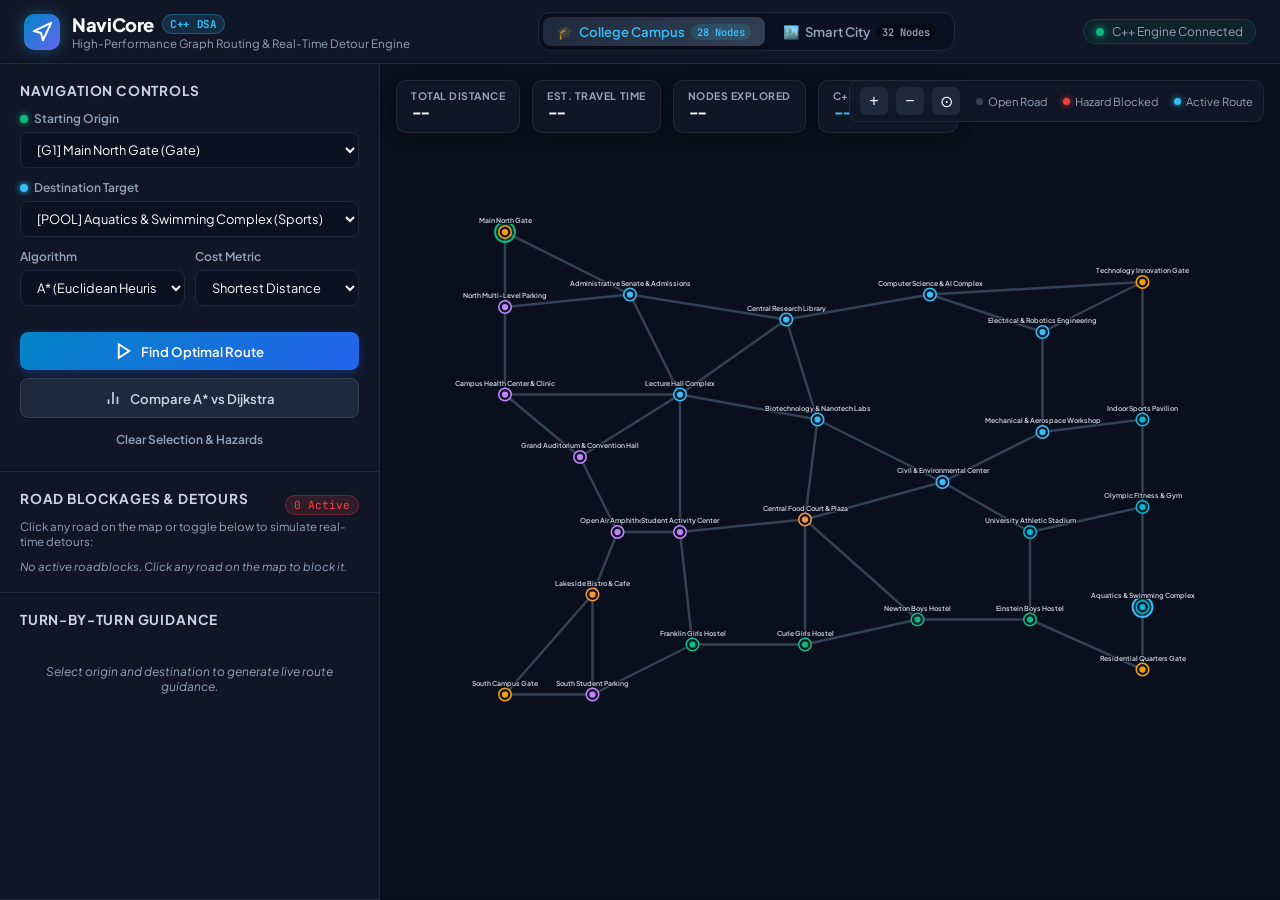
==== docs/index.html @ 94442a7c "Initial commit: NaviCore C++ Navigation Engine with Dual Campus & Smart City Maps, Interactive Web F" ====
<!DOCTYPE html>
<html lang="en">
<head>
  <meta charset="UTF-8">
  <meta name="viewport" content="width=device-width, initial-scale=1.0">
  <title>Smart Navigation System - Dual Campus & City Engine</title>
  <link rel="stylesheet" href="style.css">
  <link rel="preconnect" href="https://fonts.googleapis.com">
  <link rel="preconnect" href="https://fonts.gstatic.com" crossorigin>
  <link href="https://fonts.googleapis.com/css2?family=Plus+Jakarta+Sans:wght@400;500;600;700;800&family=JetBrains+Mono:wght@400;600;700&display=swap" rel="stylesheet">
</head>
<body>
  <div class="app-layout">
    <!-- TOP NAVIGATION BAR -->
    <header class="app-header">
      <div class="brand">
        <div class="brand-icon">
          <svg viewBox="0 0 24 24" width="22" height="22" fill="none" stroke="currentColor" stroke-width="2.2" stroke-linecap="round" stroke-linejoin="round">
            <polygon points="3 11 22 2 13 21 11 13 3 11"></polygon>
          </svg>
        </div>
        <div>
          <h1 class="brand-title">NaviCore <span class="brand-badge">C++ DSA</span></h1>
          <p class="brand-subtitle">High-Performance Graph Routing & Real-Time Detour Engine</p>
        </div>
      </div>

      <!-- MAP SWITCHER TOGGLE -->
      <div class="map-switcher">
        <button id="btnMapCampus" class="switch-btn active" onclick="switchMap('campus')">
          <span class="icon">🎓</span> College Campus
          <span class="count-pill" id="campusPill">28 Nodes</span>
        </button>
        <button id="btnMapCity" class="switch-btn" onclick="switchMap('city')">
          <span class="icon">🏙️</span> Smart City
          <span class="count-pill" id="cityPill">32 Nodes</span>
        </button>
      </div>

      <!-- ENGINE STATUS -->
      <div class="engine-status">
        <span class="status-dot"></span>
        <span id="engineStatusLabel">C++ Engine Connected</span>
      </div>
    </header>

    <!-- MAIN WORKSPACE -->
    <main class="main-content">
      <!-- SIDEBAR CONTROLS -->
      <aside class="sidebar">
        <div class="panel-section">
          <h2 class="section-title">Navigation Controls</h2>
          
          <!-- ORIGIN -->
          <div class="input-group">
            <label for="selectStart"><span class="label-dot origin-dot"></span> Starting Origin</label>
            <div class="select-wrapper">
              <select id="selectStart"></select>
            </div>
          </div>

          <!-- DESTINATION -->
          <div class="input-group">
            <label for="selectTarget"><span class="label-dot target-dot"></span> Destination Target</label>
            <div class="select-wrapper">
              <select id="selectTarget"></select>
            </div>
          </div>

          <!-- ALGORITHM & METRIC -->
          <div class="grid-2">
            <div class="input-group">
              <label for="selectAlgo">Algorithm</label>
              <select id="selectAlgo">
                <option value="astar" selected>A* (Euclidean Heuristic)</option>
                <option value="dijkstra">Dijkstra (Uniform Cost)</option>
              </select>
            </div>
            <div class="input-group">
              <label for="selectMetric">Cost Metric</label>
              <select id="selectMetric">
                <option value="distance" selected>Shortest Distance</option>
                <option value="time">Fastest Time (Traffic)</option>
              </select>
            </div>
          </div>

          <!-- ACTION BUTTONS -->
          <div class="action-buttons">
            <button id="btnFindRoute" class="btn btn-primary" onclick="calculateRoute()">
              <svg width="18" height="18" viewBox="0 0 24 24" fill="none" stroke="currentColor" stroke-width="2.5"><polygon points="5 3 19 12 5 21 5 3"></polygon></svg>
              Find Optimal Route
            </button>
            <button id="btnCompare" class="btn btn-secondary" onclick="runBenchmark()">
              <svg width="18" height="18" viewBox="0 0 24 24" fill="none" stroke="currentColor" stroke-width="2.2"><path d="M18 20V10M12 20V4M6 20v-6"></path></svg>
              Compare A* vs Dijkstra
            </button>
            <button id="btnClear" class="btn btn-ghost" onclick="clearRoute()">
              Clear Selection & Hazards
            </button>
          </div>
        </div>

        <!-- HAZARDS & ROAD CLOSURES -->
        <div class="panel-section">
          <div class="section-header-row">
            <h2 class="section-title">Road Blockages & Detours</h2>
            <span class="hazard-count" id="hazardCountBadge">0 Active</span>
          </div>
          <p class="section-hint">Click any road on the map or toggle below to simulate real-time detours:</p>
          <div class="hazard-list" id="hazardListContainer">
            <!-- Dynamically populated -->
          </div>
        </div>

        <!-- TURN-BY-TURN INSTRUCTIONS -->
        <div class="panel-section guidance-section">
          <h2 class="section-title">Turn-by-Turn Guidance</h2>
          <div class="directions-container" id="directionsList">
            <div class="empty-state">Select origin and destination to generate live route guidance.</div>
          </div>
        </div>
      </aside>

      <!-- MAP VIEWPORT AND HUD -->
      <section class="map-container">
        <!-- BENCHMARK HUD OVERLAY -->
        <div class="hud-overlay">
          <div class="hud-card">
            <span class="hud-label">Total Distance</span>
            <span class="hud-value" id="hudDistance">--</span>
          </div>
          <div class="hud-card">
            <span class="hud-label">Est. Travel Time</span>
            <span class="hud-value" id="hudTime">--</span>
          </div>
          <div class="hud-card">
            <span class="hud-label">Nodes Explored</span>
            <span class="hud-value" id="hudNodes">--</span>
          </div>
          <div class="hud-card">
            <span class="hud-label">C++ Compute Time</span>
            <span class="hud-value highlight" id="hudLatency">--</span>
          </div>
        </div>

        <!-- MAP CANVAS CONTROLS -->
        <div class="map-toolbar">
          <button class="tool-btn" onclick="zoomIn()" title="Zoom In">+</button>
          <button class="tool-btn" onclick="zoomOut()" title="Zoom Out">−</button>
          <button class="tool-btn" onclick="resetZoom()" title="Reset View">⊙</button>
          <span class="map-legend-pill"><span class="legend-dot open-dot"></span> Open Road</span>
          <span class="map-legend-pill"><span class="legend-dot blocked-dot"></span> Hazard Blocked</span>
          <span class="map-legend-pill"><span class="legend-dot route-dot"></span> Active Route</span>
        </div>

        <!-- SVG INTERACTIVE CANVAS -->
        <div class="svg-viewport" id="svgViewport">
          <svg id="mapSvg" viewBox="0 0 1440 960" preserveAspectRatio="xMidYMid meet">
            <defs>
              <!-- Animated linear gradient for active route -->
              <linearGradient id="routeGradient" x1="0%" y1="0%" x2="100%" y2="100%">
                <stop offset="0%" stop-color="#38bdf8" />
                <stop offset="50%" stop-color="#818cf8" />
                <stop offset="100%" stop-color="#c084fc" />
              </linearGradient>

              <!-- Glow filter -->
              <filter id="glow" x="-30%" y="-30%" width="160%" height="160%">
                <feGaussianBlur stdDeviation="6" result="blur" />
                <feMerge>
                  <feMergeNode in="blur" />
                  <feMergeNode in="SourceGraphic" />
                </feMerge>
              </filter>
            </defs>

            <!-- Map background grid -->
            <rect width="100%" height="100%" fill="#0a0f1d" />
            <g id="gridLayer" opacity="0.15"></g>

            <!-- Edges Layer -->
            <g id="edgesLayer"></g>

            <!-- Active Route Layer -->
            <g id="routeLayer"></g>

            <!-- Nodes Layer -->
            <g id="nodesLayer"></g>
          </svg>
        </div>

        <!-- BOTTOM BENCHMARK COMPARISON DRAWER -->
        <div class="comparison-drawer" id="comparisonDrawer">
          <div class="drawer-header">
            <h3>Algorithm Benchmark: A* vs Dijkstra</h3>
            <button class="close-drawer-btn" onclick="closeBenchmarkDrawer()">×</button>
          </div>
          <div class="drawer-content" id="benchmarkTable">
            <!-- Dynamic comparison cards -->
          </div>
        </div>
      </section>
    </main>
  </div>

  <script src="app.js"></script>
</body>
</html>
---- docs/style.css ----
:root {
  --bg-dark: #0a0f1d;
  --bg-card: #111827;
  --bg-card-hover: #1e293b;
  --border-color: #1f293d;
  --border-focus: #38bdf8;
  --text-main: #f8fafc;
  --text-muted: #94a3b8;
  --accent-cyan: #38bdf8;
  --accent-purple: #818cf8;
  --accent-magenta: #c084fc;
  --accent-green: #10b981;
  --accent-amber: #f59e0b;
  --accent-red: #ef4444;
  --road-open: #334155;
  --road-hover: #475569;
  --road-blocked: #ef4444;
  --font-sans: 'Plus Jakarta Sans', -apple-system, BlinkMacSystemFont, 'Segoe UI', Roboto, sans-serif;
  --font-mono: 'JetBrains Mono', monospace;
}

* {
  margin: 0;
  padding: 0;
  box-sizing: border-box;
}

body {
  font-family: var(--font-sans);
  background-color: var(--bg-dark);
  color: var(--text-main);
  overflow: hidden;
  height: 100vh;
  width: 100vw;
}

.app-layout {
  display: flex;
  flex-direction: column;
  height: 100vh;
  width: 100vw;
}

/* HEADER */
.app-header {
  height: 64px;
  background-color: rgba(17, 24, 39, 0.95);
  backdrop-filter: blur(12px);
  border-bottom: 1px solid var(--border-color);
  display: flex;
  align-items: center;
  justify-content: space-between;
  padding: 0 24px;
  z-index: 50;
}

.brand {
  display: flex;
  align-items: center;
  gap: 12px;
}

.brand-icon {
  width: 36px;
  height: 36px;
  background: linear-gradient(135deg, #0284c7, #6366f1);
  border-radius: 10px;
  display: flex;
  align-items: center;
  justify-content: center;
  color: white;
  box-shadow: 0 0 16px rgba(56, 189, 248, 0.35);
}

.brand-title {
  font-size: 1.15rem;
  font-weight: 800;
  letter-spacing: -0.02em;
  display: flex;
  align-items: center;
  gap: 8px;
}

.brand-badge {
  font-size: 0.68rem;
  padding: 2px 7px;
  background: rgba(56, 189, 248, 0.15);
  color: var(--accent-cyan);
  border: 1px solid rgba(56, 189, 248, 0.3);
  border-radius: 9999px;
  font-family: var(--font-mono);
  font-weight: 700;
}

.brand-subtitle {
  font-size: 0.72rem;
  color: var(--text-muted);
}

/* MAP SWITCHER */
.map-switcher {
  display: flex;
  background-color: #0b1120;
  padding: 4px;
  border-radius: 12px;
  border: 1px solid var(--border-color);
  gap: 4px;
}

.switch-btn {
  background: transparent;
  border: none;
  color: var(--text-muted);
  font-family: var(--font-sans);
  font-size: 0.82rem;
  font-weight: 600;
  padding: 6px 14px;
  border-radius: 8px;
  cursor: pointer;
  display: flex;
  align-items: center;
  gap: 6px;
  transition: all 0.2s ease;
}

.switch-btn:hover {
  color: var(--text-main);
  background: rgba(255, 255, 255, 0.04);
}

.switch-btn.active {
  background: linear-gradient(135deg, #1e293b, #334155);
  color: #38bdf8;
  box-shadow: 0 2px 8px rgba(0, 0, 0, 0.4);
}

.count-pill {
  font-size: 0.65rem;
  padding: 1px 6px;
  background: rgba(0, 0, 0, 0.35);
  border-radius: 999px;
  font-family: var(--font-mono);
  color: #94a3b8;
}

.switch-btn.active .count-pill {
  color: #38bdf8;
  background: rgba(56, 189, 248, 0.15);
}

/* STATUS */
.engine-status {
  display: flex;
  align-items: center;
  gap: 8px;
  font-size: 0.75rem;
  color: var(--text-muted);
  background: rgba(16, 185, 129, 0.08);
  border: 1px solid rgba(16, 185, 129, 0.2);
  padding: 4px 12px;
  border-radius: 999px;
}

.status-dot {
  width: 8px;
  height: 8px;
  background-color: var(--accent-green);
  border-radius: 50%;
  box-shadow: 0 0 8px var(--accent-green);
}

/* MAIN BODY */
.main-content {
  display: flex;
  flex: 1;
  height: calc(100vh - 64px);
  overflow: hidden;
  position: relative;
}

/* SIDEBAR */
.sidebar {
  width: 380px;
  background-color: rgba(17, 24, 39, 0.9);
  border-right: 1px solid var(--border-color);
  display: flex;
  flex-direction: column;
  overflow-y: auto;
  z-index: 20;
}

.panel-section {
  padding: 18px 20px;
  border-bottom: 1px solid var(--border-color);
}

.section-title {
  font-size: 0.85rem;
  font-weight: 700;
  text-transform: uppercase;
  letter-spacing: 0.06em;
  color: #cbd5e1;
  margin-bottom: 12px;
}

.section-header-row {
  display: flex;
  align-items: center;
  justify-content: space-between;
}

.hazard-count {
  font-size: 0.7rem;
  font-family: var(--font-mono);
  padding: 2px 8px;
  border-radius: 999px;
  background: rgba(239, 68, 68, 0.15);
  color: #ef4444;
  border: 1px solid rgba(239, 68, 68, 0.3);
}

.section-hint {
  font-size: 0.72rem;
  color: var(--text-muted);
  margin-bottom: 10px;
}

.input-group {
  margin-bottom: 12px;
}

.input-group label {
  display: flex;
  align-items: center;
  gap: 6px;
  font-size: 0.75rem;
  font-weight: 600;
  color: var(--text-muted);
  margin-bottom: 6px;
}

.label-dot {
  width: 8px;
  height: 8px;
  border-radius: 50%;
  display: inline-block;
}

.origin-dot { background-color: var(--accent-green); box-shadow: 0 0 6px var(--accent-green); }
.target-dot { background-color: var(--accent-cyan); box-shadow: 0 0 6px var(--accent-cyan); }

select {
  width: 100%;
  background-color: #0b1120;
  border: 1px solid var(--border-color);
  color: var(--text-main);
  padding: 8px 12px;
  border-radius: 8px;
  font-size: 0.8rem;
  font-family: var(--font-sans);
  outline: none;
  transition: all 0.2s;
  cursor: pointer;
}

select:focus {
  border-color: var(--border-focus);
  box-shadow: 0 0 0 2px rgba(56, 189, 248, 0.2);
}

.grid-2 {
  display: grid;
  grid-template-columns: 1fr 1fr;
  gap: 10px;
}

/* BUTTONS */
.action-buttons {
  display: flex;
  flex-direction: column;
  gap: 8px;
  margin-top: 14px;
}

.btn {
  display: flex;
  align-items: center;
  justify-content: center;
  gap: 8px;
  padding: 10px 14px;
  border-radius: 8px;
  font-size: 0.82rem;
  font-weight: 600;
  border: none;
  cursor: pointer;
  transition: all 0.2s ease;
  font-family: var(--font-sans);
}

.btn-primary {
  background: linear-gradient(135deg, #0284c7, #2563eb);
  color: white;
  box-shadow: 0 4px 12px rgba(37, 99, 235, 0.3);
}

.btn-primary:hover {
  background: linear-gradient(135deg, #0369a1, #1d4ed8);
  box-shadow: 0 4px 16px rgba(37, 99, 235, 0.45);
  transform: translateY(-1px);
}

.btn-secondary {
  background: #1e293b;
  color: #cbd5e1;
  border: 1px solid #334155;
}

.btn-secondary:hover {
  background: #334155;
  color: white;
}

.btn-ghost {
  background: transparent;
  color: var(--text-muted);
  font-size: 0.75rem;
  padding: 6px;
}

.btn-ghost:hover {
  color: #ef4444;
}

/* HAZARD LIST */
.hazard-list {
  display: flex;
  flex-direction: column;
  gap: 6px;
  max-height: 140px;
  overflow-y: auto;
}

.hazard-item {
  display: flex;
  align-items: center;
  justify-content: space-between;
  background: #0b1120;
  border: 1px solid var(--border-color);
  padding: 6px 10px;
  border-radius: 6px;
  font-size: 0.72rem;
}

.hazard-item.active {
  border-color: rgba(239, 68, 68, 0.4);
  background: rgba(239, 68, 68, 0.08);
}

.hazard-btn {
  background: none;
  border: none;
  cursor: pointer;
  color: #ef4444;
  font-weight: 700;
  font-size: 0.8rem;
}

/* DIRECTIONS */
.guidance-section {
  flex: 1;
  display: flex;
  flex-direction: column;
}

.directions-container {
  flex: 1;
  overflow-y: auto;
  display: flex;
  flex-direction: column;
  gap: 8px;
  max-height: 280px;
}

.empty-state {
  color: var(--text-muted);
  font-size: 0.75rem;
  font-style: italic;
  text-align: center;
  padding: 24px 12px;
}

.direction-step {
  display: flex;
  gap: 10px;
  background: #0b1120;
  border: 1px solid var(--border-color);
  padding: 8px 10px;
  border-radius: 6px;
  font-size: 0.75rem;
  align-items: flex-start;
}

.step-badge {
  font-size: 0.7rem;
  font-family: var(--font-mono);
  font-weight: 700;
  background: #1e293b;
  color: var(--accent-cyan);
  padding: 2px 6px;
  border-radius: 4px;
}

.step-info {
  flex: 1;
}

.step-action {
  font-weight: 700;
  color: #f1f5f9;
  display: block;
  margin-bottom: 2px;
}

.step-desc {
  color: var(--text-muted);
  font-size: 0.7rem;
}

/* MAP VIEWPORT */
.map-container {
  flex: 1;
  position: relative;
  background-color: var(--bg-dark);
  display: flex;
  flex-direction: column;
  overflow: hidden;
}

/* HUD OVERLAY */
.hud-overlay {
  position: absolute;
  top: 16px;
  left: 16px;
  display: flex;
  gap: 12px;
  z-index: 10;
}

.hud-card {
  background: rgba(17, 24, 39, 0.85);
  backdrop-filter: blur(8px);
  border: 1px solid rgba(255, 255, 255, 0.08);
  padding: 8px 14px;
  border-radius: 10px;
  box-shadow: 0 4px 16px rgba(0, 0, 0, 0.3);
  display: flex;
  flex-direction: column;
}

.hud-label {
  font-size: 0.65rem;
  text-transform: uppercase;
  font-weight: 700;
  color: var(--text-muted);
  letter-spacing: 0.05em;
}

.hud-value {
  font-size: 1.05rem;
  font-family: var(--font-mono);
  font-weight: 700;
  color: #f8fafc;
}

.hud-value.highlight {
  color: #38bdf8;
}

/* MAP TOOLBAR */
.map-toolbar {
  position: absolute;
  top: 16px;
  right: 16px;
  display: flex;
  align-items: center;
  gap: 8px;
  background: rgba(17, 24, 39, 0.85);
  backdrop-filter: blur(8px);
  border: 1px solid rgba(255, 255, 255, 0.08);
  padding: 6px 10px;
  border-radius: 10px;
  z-index: 10;
}

.tool-btn {
  background: #1e293b;
  border: 1px solid var(--border-color);
  color: var(--text-main);
  width: 28px;
  height: 28px;
  border-radius: 6px;
  cursor: pointer;
  font-size: 1rem;
  display: flex;
  align-items: center;
  justify-content: center;
  transition: all 0.15s;
}

.tool-btn:hover {
  background: #334155;
  color: #38bdf8;
}

.map-legend-pill {
  font-size: 0.7rem;
  color: var(--text-muted);
  display: flex;
  align-items: center;
  gap: 5px;
  margin-left: 8px;
}

.legend-dot {
  width: 7px;
  height: 7px;
  border-radius: 50%;
}

.open-dot { background-color: var(--road-open); }
.blocked-dot { background-color: var(--accent-red); box-shadow: 0 0 6px var(--accent-red); }
.route-dot { background-color: var(--accent-cyan); box-shadow: 0 0 6px var(--accent-cyan); }

/* SVG VIEWPORT */
.svg-viewport {
  flex: 1;
  width: 100%;
  height: 100%;
  cursor: grab;
  position: relative;
  overflow: hidden;
}

.svg-viewport:active {
  cursor: grabbing;
}

#mapSvg {
  width: 100%;
  height: 100%;
  display: block;
}

/* SVG STYLES */
.map-edge {
  stroke: var(--road-open);
  stroke-width: 4px;
  stroke-linecap: round;
  cursor: pointer;
  transition: stroke 0.2s, stroke-width 0.2s;
}

.map-edge:hover {
  stroke: var(--road-hover);
  stroke-width: 7px;
}

.map-edge.blocked {
  stroke: var(--road-blocked);
  stroke-width: 6px;
  stroke-dasharray: 6 4;
}

.route-path-bg {
  stroke: rgba(56, 189, 248, 0.25);
  stroke-width: 12px;
  stroke-linecap: round;
  stroke-linejoin: round;
  fill: none;
}

.route-path-main {
  stroke: url(#routeGradient);
  stroke-width: 5px;
  stroke-linecap: round;
  stroke-linejoin: round;
  fill: none;
  stroke-dasharray: 12 6;
  animation: dashPulse 1.5s linear infinite;
  filter: drop-shadow(0 0 8px rgba(56, 189, 248, 0.7));
}

@keyframes dashPulse {
  to {
    stroke-dashoffset: -36;
  }
}

.node-group {
  cursor: pointer;
  transition: transform 0.2s ease;
}

.node-group:hover circle.node-core {
  transform: scale(1.2);
  filter: drop-shadow(0 0 8px currentColor);
}

.node-label {
  font-family: var(--font-sans);
  font-size: 11px;
  font-weight: 600;
  fill: #cbd5e1;
  text-anchor: middle;
  pointer-events: none;
  paint-order: stroke;
  stroke: #0a0f1d;
  stroke-width: 3px;
  stroke-linecap: round;
  stroke-linejoin: round;
}

.node-group.is-start circle.node-halo {
  stroke: var(--accent-green);
  stroke-width: 3px;
  fill: rgba(16, 185, 129, 0.2);
  animation: pulseGreen 1.5s infinite;
}

.node-group.is-target circle.node-halo {
  stroke: var(--accent-cyan);
  stroke-width: 3px;
  fill: rgba(56, 189, 248, 0.2);
  animation: pulseCyan 1.5s infinite;
}

@keyframes pulseGreen {
  0% { r: 16; opacity: 0.8; }
  50% { r: 24; opacity: 0.3; }
  100% { r: 16; opacity: 0.8; }
}

@keyframes pulseCyan {
  0% { r: 16; opacity: 0.8; }
  50% { r: 24; opacity: 0.3; }
  100% { r: 16; opacity: 0.8; }
}

/* BENCHMARK DRAWER */
.comparison-drawer {
  position: absolute;
  bottom: -320px;
  left: 0;
  right: 0;
  height: 280px;
  background: rgba(17, 24, 39, 0.95);
  backdrop-filter: blur(12px);
  border-top: 1px solid var(--border-color);
  padding: 16px 24px;
  transition: bottom 0.3s cubic-bezier(0.16, 1, 0.3, 1);
  z-index: 40;
  box-shadow: 0 -8px 24px rgba(0, 0, 0, 0.5);
}

.comparison-drawer.open {
  bottom: 0;
}

.drawer-header {
  display: flex;
  align-items: center;
  justify-content: space-between;
  margin-bottom: 14px;
}

.close-drawer-btn {
  background: none;
  border: none;
  color: var(--text-muted);
  font-size: 1.5rem;
  cursor: pointer;
}

.drawer-content {
  display: grid;
  grid-template-columns: repeat(3, 1fr);
  gap: 16px;
}

.bench-card {
  background: #0b1120;
  border: 1px solid var(--border-color);
  border-radius: 8px;
  padding: 14px;
}

.bench-card-title {
  font-size: 0.85rem;
  font-weight: 700;
  margin-bottom: 8px;
  display: flex;
  align-items: center;
  gap: 6px;
}

.bench-row {
  display: flex;
  justify-content: space-between;
  font-size: 0.75rem;
  padding: 4px 0;
  border-bottom: 1px solid #1f293d;
}

.bench-row span:last-child {
  font-family: var(--font-mono);
  font-weight: 600;
  color: var(--accent-cyan);
}
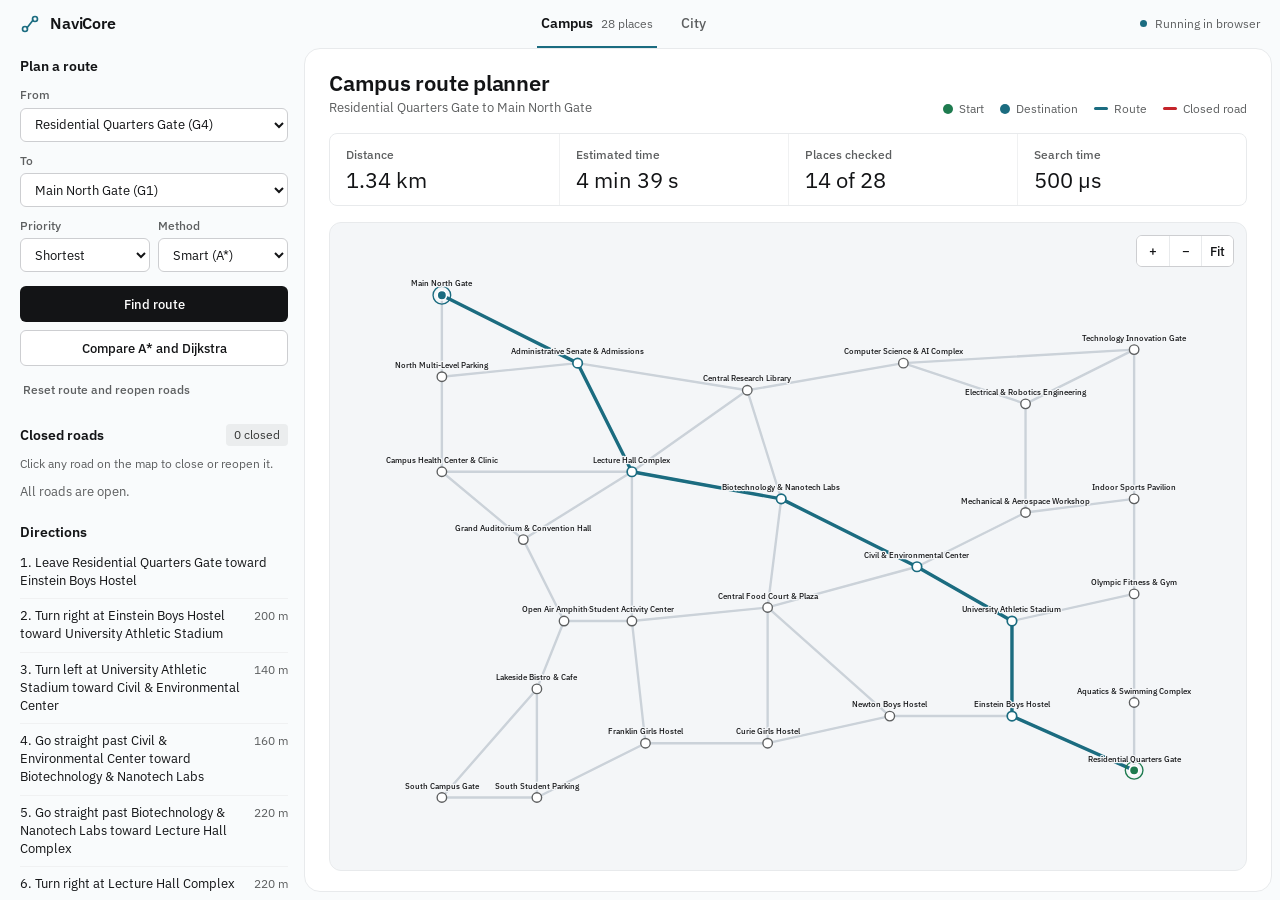
==== commit fbf888e5: "Redesign UI, remove hardcoding, and use plain-English copy" ====
--- a/docs/index.html
+++ b/docs/index.html
@@ -3,205 +3,181 @@
 <head>
   <meta charset="UTF-8">
   <meta name="viewport" content="width=device-width, initial-scale=1.0">
-  <title>Smart Navigation System - Dual Campus & City Engine</title>
-  <link rel="stylesheet" href="style.css">
+  <title>NaviCore - Route Planner</title>
   <link rel="preconnect" href="https://fonts.googleapis.com">
   <link rel="preconnect" href="https://fonts.gstatic.com" crossorigin>
-  <link href="https://fonts.googleapis.com/css2?family=Plus+Jakarta+Sans:wght@400;500;600;700;800&family=JetBrains+Mono:wght@400;600;700&display=swap" rel="stylesheet">
+  <link href="https://fonts.googleapis.com/css2?family=IBM+Plex+Sans:wght@400;500;600&display=swap" rel="stylesheet">
+  <link rel="stylesheet" href="style.css">
 </head>
 <body>
-  <div class="app-layout">
-    <!-- TOP NAVIGATION BAR -->
-    <header class="app-header">
+  <div class="app-shell">
+    <!-- Top bar (shares the tinted L-frame with the sidebar, no dividing border) -->
+    <header class="topbar">
       <div class="brand">
-        <div class="brand-icon">
-          <svg viewBox="0 0 24 24" width="22" height="22" fill="none" stroke="currentColor" stroke-width="2.2" stroke-linecap="round" stroke-linejoin="round">
-            <polygon points="3 11 22 2 13 21 11 13 3 11"></polygon>
+        <button id="menuToggle" class="menu-toggle" type="button" aria-label="Toggle route controls" aria-expanded="false">
+          <svg width="18" height="18" viewBox="0 0 24 24" fill="none" stroke="currentColor" stroke-width="1.8" stroke-linecap="round">
+            <line x1="3" y1="6" x2="21" y2="6"></line>
+            <line x1="3" y1="12" x2="21" y2="12"></line>
+            <line x1="3" y1="18" x2="21" y2="18"></line>
           </svg>
-        </div>
-        <div>
-          <h1 class="brand-title">NaviCore <span class="brand-badge">C++ DSA</span></h1>
-          <p class="brand-subtitle">High-Performance Graph Routing & Real-Time Detour Engine</p>
-        </div>
+        </button>
+        <svg class="brand-mark" width="20" height="20" viewBox="0 0 24 24" fill="none" stroke="currentColor" stroke-width="2" stroke-linecap="round" stroke-linejoin="round" aria-hidden="true">
+          <circle cx="6" cy="18" r="3"></circle>
+          <circle cx="18" cy="6" r="3"></circle>
+          <path d="M8.5 16.5L15.5 7.5"></path>
+        </svg>
+        <span class="brand-name">NaviCore</span>
       </div>
 
-      <!-- MAP SWITCHER TOGGLE -->
-      <div class="map-switcher">
-        <button id="btnMapCampus" class="switch-btn active" onclick="switchMap('campus')">
-          <span class="icon">🎓</span> College Campus
-          <span class="count-pill" id="campusPill">28 Nodes</span>
-        </button>
-        <button id="btnMapCity" class="switch-btn" onclick="switchMap('city')">
-          <span class="icon">🏙️</span> Smart City
-          <span class="count-pill" id="cityPill">32 Nodes</span>
-        </button>
-      </div>
+      <nav id="mapTabs" class="map-tabs" aria-label="Choose map">
+        <!-- Populated dynamically from maps.json / /api/maps -->
+      </nav>
 
-      <!-- ENGINE STATUS -->
-      <div class="engine-status">
-        <span class="status-dot"></span>
-        <span id="engineStatusLabel">C++ Engine Connected</span>
+      <div class="engine-badge" id="engineStatus">
+        <span class="status-dot" aria-hidden="true"></span>
+        <span id="engineStatusLabel">Checking engine…</span>
       </div>
     </header>
 
-    <!-- MAIN WORKSPACE -->
-    <main class="main-content">
-      <!-- SIDEBAR CONTROLS -->
-      <aside class="sidebar">
-        <div class="panel-section">
-          <h2 class="section-title">Navigation Controls</h2>
-          
-          <!-- ORIGIN -->
-          <div class="input-group">
-            <label for="selectStart"><span class="label-dot origin-dot"></span> Starting Origin</label>
-            <div class="select-wrapper">
-              <select id="selectStart"></select>
-            </div>
+    <div class="workspace">
+      <!-- Left Sidebar -->
+      <aside class="sidebar" id="sidebar" aria-label="Route controls">
+        <section class="sidebar-block">
+          <h2 class="sidebar-heading">Plan a route</h2>
+
+          <div class="field">
+            <label for="selectStart">From</label>
+            <select id="selectStart"></select>
           </div>
 
-          <!-- DESTINATION -->
-          <div class="input-group">
-            <label for="selectTarget"><span class="label-dot target-dot"></span> Destination Target</label>
-            <div class="select-wrapper">
-              <select id="selectTarget"></select>
-            </div>
+          <div class="field">
+            <label for="selectTarget">To</label>
+            <select id="selectTarget"></select>
           </div>
 
-          <!-- ALGORITHM & METRIC -->
-          <div class="grid-2">
-            <div class="input-group">
-              <label for="selectAlgo">Algorithm</label>
-              <select id="selectAlgo">
-                <option value="astar" selected>A* (Euclidean Heuristic)</option>
-                <option value="dijkstra">Dijkstra (Uniform Cost)</option>
+          <div class="field-row">
+            <div class="field">
+              <label for="selectMetric">Priority</label>
+              <select id="selectMetric">
+                <option value="distance" selected>Shortest</option>
+                <option value="time">Fastest</option>
               </select>
             </div>
-            <div class="input-group">
-              <label for="selectMetric">Cost Metric</label>
-              <select id="selectMetric">
-                <option value="distance" selected>Shortest Distance</option>
-                <option value="time">Fastest Time (Traffic)</option>
+            <div class="field">
+              <label for="selectAlgo">Method</label>
+              <select id="selectAlgo">
+                <option value="astar" selected>Smart (A*)</option>
+                <option value="dijkstra">Dijkstra</option>
               </select>
             </div>
           </div>
 
-          <!-- ACTION BUTTONS -->
-          <div class="action-buttons">
-            <button id="btnFindRoute" class="btn btn-primary" onclick="calculateRoute()">
-              <svg width="18" height="18" viewBox="0 0 24 24" fill="none" stroke="currentColor" stroke-width="2.5"><polygon points="5 3 19 12 5 21 5 3"></polygon></svg>
-              Find Optimal Route
-            </button>
-            <button id="btnCompare" class="btn btn-secondary" onclick="runBenchmark()">
-              <svg width="18" height="18" viewBox="0 0 24 24" fill="none" stroke="currentColor" stroke-width="2.2"><path d="M18 20V10M12 20V4M6 20v-6"></path></svg>
-              Compare A* vs Dijkstra
-            </button>
-            <button id="btnClear" class="btn btn-ghost" onclick="clearRoute()">
-              Clear Selection & Hazards
-            </button>
+          <div class="actions">
+            <button id="btnFindRoute" type="button" class="btn btn-primary" onclick="calculateRoute()">Find route</button>
+            <button id="btnCompare" type="button" class="btn btn-secondary" onclick="runBenchmark()">Compare A* and Dijkstra</button>
+            <button id="btnClear" type="button" class="btn btn-text" onclick="clearRoute()">Reset route and reopen roads</button>
+          </div>
+        </section>
+
+        <section class="sidebar-block">
+          <div class="block-header">
+            <h2 class="sidebar-heading">Closed roads</h2>
+            <span class="count-pill" id="hazardCountBadge">0 closed</span>
+          </div>
+          <p class="helper-text">Click any road on the map to close or reopen it.</p>
+          <div class="hazard-list" id="hazardListContainer">
+            <p class="muted-note">All roads are open.</p>
+          </div>
+        </section>
+
+        <section class="sidebar-block directions-block">
+          <h2 class="sidebar-heading">Directions</h2>
+          <div class="directions-list" id="directionsList">
+            <p class="muted-note">Pick a start and destination to see step-by-step directions.</p>
+          </div>
+        </section>
+      </aside>
+
+      <!-- White Sheet Canvas -->
+      <main class="sheet">
+        <div class="sheet-header">
+          <div>
+            <h1 class="sheet-title" id="sheetTitle">Route planner</h1>
+            <p class="sheet-subtitle" id="sheetSubtitle">Click any two places on the map to plan a route.</p>
+          </div>
+          <div class="legend" aria-label="Map key">
+            <span class="legend-item"><span class="swatch swatch-start"></span>Start</span>
+            <span class="legend-item"><span class="swatch swatch-end"></span>Destination</span>
+            <span class="legend-item"><span class="swatch swatch-route"></span>Route</span>
+            <span class="legend-item"><span class="swatch swatch-closed"></span>Closed road</span>
           </div>
         </div>
 
-        <!-- HAZARDS & ROAD CLOSURES -->
-        <div class="panel-section">
-          <div class="section-header-row">
-            <h2 class="section-title">Road Blockages & Detours</h2>
-            <span class="hazard-count" id="hazardCountBadge">0 Active</span>
+        <!-- Divided KPI Strip -->
+        <div class="kpi-strip" aria-label="Route summary">
+          <div class="kpi-cell">
+            <span class="kpi-label">Distance</span>
+            <span class="kpi-value num" id="hudDistance">-</span>
           </div>
-          <p class="section-hint">Click any road on the map or toggle below to simulate real-time detours:</p>
-          <div class="hazard-list" id="hazardListContainer">
-            <!-- Dynamically populated -->
+          <div class="kpi-cell">
+            <span class="kpi-label">Estimated time</span>
+            <span class="kpi-value num" id="hudTime">-</span>
+          </div>
+          <div class="kpi-cell">
+            <span class="kpi-label">Places checked</span>
+            <span class="kpi-value num" id="hudNodes">-</span>
+          </div>
+          <div class="kpi-cell">
+            <span class="kpi-label">Search time</span>
+            <span class="kpi-value num" id="hudLatency">-</span>
           </div>
         </div>
 
-        <!-- TURN-BY-TURN INSTRUCTIONS -->
-        <div class="panel-section guidance-section">
-          <h2 class="section-title">Turn-by-Turn Guidance</h2>
-          <div class="directions-container" id="directionsList">
-            <div class="empty-state">Select origin and destination to generate live route guidance.</div>
-          </div>
-        </div>
-      </aside>
-
-      <!-- MAP VIEWPORT AND HUD -->
-      <section class="map-container">
-        <!-- BENCHMARK HUD OVERLAY -->
-        <div class="hud-overlay">
-          <div class="hud-card">
-            <span class="hud-label">Total Distance</span>
-            <span class="hud-value" id="hudDistance">--</span>
-          </div>
-          <div class="hud-card">
-            <span class="hud-label">Est. Travel Time</span>
-            <span class="hud-value" id="hudTime">--</span>
-          </div>
-          <div class="hud-card">
-            <span class="hud-label">Nodes Explored</span>
-            <span class="hud-value" id="hudNodes">--</span>
-          </div>
-          <div class="hud-card">
-            <span class="hud-label">C++ Compute Time</span>
-            <span class="hud-value highlight" id="hudLatency">--</span>
-          </div>
+        <!-- Unreachable / Error Notice (hidden unless needed) -->
+        <div class="route-notice" id="routeNotice" hidden role="alert">
+          <span id="routeNoticeText"></span>
+          <button type="button" class="btn-inline" onclick="reopenAllRoads()">Reopen all roads</button>
         </div>
 
-        <!-- MAP CANVAS CONTROLS -->
-        <div class="map-toolbar">
-          <button class="tool-btn" onclick="zoomIn()" title="Zoom In">+</button>
-          <button class="tool-btn" onclick="zoomOut()" title="Zoom Out">−</button>
-          <button class="tool-btn" onclick="resetZoom()" title="Reset View">⊙</button>
-          <span class="map-legend-pill"><span class="legend-dot open-dot"></span> Open Road</span>
-          <span class="map-legend-pill"><span class="legend-dot blocked-dot"></span> Hazard Blocked</span>
-          <span class="map-legend-pill"><span class="legend-dot route-dot"></span> Active Route</span>
-        </div>
+        <!-- Map Well -->
+        <div class="map-well" id="svgViewport">
+          <div class="map-controls" role="group" aria-label="Map zoom">
+            <button type="button" class="zoom-btn" onclick="zoomIn()" aria-label="Zoom in">+</button>
+            <button type="button" class="zoom-btn" onclick="zoomOut()" aria-label="Zoom out">−</button>
+            <button type="button" class="zoom-btn" onclick="resetZoom()" aria-label="Reset map view">Fit</button>
+          </div>
 
-        <!-- SVG INTERACTIVE CANVAS -->
-        <div class="svg-viewport" id="svgViewport">
-          <svg id="mapSvg" viewBox="0 0 1440 960" preserveAspectRatio="xMidYMid meet">
-            <defs>
-              <!-- Animated linear gradient for active route -->
-              <linearGradient id="routeGradient" x1="0%" y1="0%" x2="100%" y2="100%">
-                <stop offset="0%" stop-color="#38bdf8" />
-                <stop offset="50%" stop-color="#818cf8" />
-                <stop offset="100%" stop-color="#c084fc" />
-              </linearGradient>
-
-              <!-- Glow filter -->
-              <filter id="glow" x="-30%" y="-30%" width="160%" height="160%">
-                <feGaussianBlur stdDeviation="6" result="blur" />
-                <feMerge>
-                  <feMergeNode in="blur" />
-                  <feMergeNode in="SourceGraphic" />
-                </feMerge>
-              </filter>
-            </defs>
-
-            <!-- Map background grid -->
-            <rect width="100%" height="100%" fill="#0a0f1d" />
-            <g id="gridLayer" opacity="0.15"></g>
-
-            <!-- Edges Layer -->
+          <svg id="mapSvg" viewBox="0 0 1440 960" preserveAspectRatio="xMidYMid meet" role="img" aria-label="Interactive route map">
             <g id="edgesLayer"></g>
-
-            <!-- Active Route Layer -->
             <g id="routeLayer"></g>
-
-            <!-- Nodes Layer -->
             <g id="nodesLayer"></g>
           </svg>
         </div>
 
-        <!-- BOTTOM BENCHMARK COMPARISON DRAWER -->
-        <div class="comparison-drawer" id="comparisonDrawer">
-          <div class="drawer-header">
-            <h3>Algorithm Benchmark: A* vs Dijkstra</h3>
-            <button class="close-drawer-btn" onclick="closeBenchmarkDrawer()">×</button>
+        <!-- Inline Comparison Panel (only shown when comparing A* and Dijkstra) -->
+        <section class="comparison-panel" id="comparisonDrawer" hidden aria-label="Search comparison">
+          <div class="comparison-header">
+            <div>
+              <h2 class="sidebar-heading">A* vs Dijkstra comparison</h2>
+              <p class="helper-text" id="comparisonSummary"></p>
+            </div>
+            <button type="button" class="close-btn" onclick="closeBenchmarkDrawer()" aria-label="Close comparison">Close</button>
           </div>
-          <div class="drawer-content" id="benchmarkTable">
-            <!-- Dynamic comparison cards -->
-          </div>
-        </div>
-      </section>
-    </main>
+          <table class="comparison-table">
+            <thead>
+              <tr>
+                <th>Method</th>
+                <th class="num">Places checked</th>
+                <th class="num">Search time</th>
+                <th class="num">Distance</th>
+                <th class="num">Stops</th>
+              </tr>
+            </thead>
+            <tbody id="benchmarkTable"></tbody>
+          </table>
+        </section>
+      </main>
+    </div>
   </div>
 
   <script src="app.js"></script>
--- a/docs/style.css
+++ b/docs/style.css
@@ -1,548 +1,591 @@
 :root {
-  --bg-dark: #0a0f1d;
-  --bg-card: #111827;
-  --bg-card-hover: #1e293b;
-  --border-color: #1f293d;
-  --border-focus: #38bdf8;
-  --text-main: #f8fafc;
-  --text-muted: #94a3b8;
-  --accent-cyan: #38bdf8;
-  --accent-purple: #818cf8;
-  --accent-magenta: #c084fc;
-  --accent-green: #10b981;
-  --accent-amber: #f59e0b;
-  --accent-red: #ef4444;
-  --road-open: #334155;
-  --road-hover: #475569;
-  --road-blocked: #ef4444;
-  --font-sans: 'Plus Jakarta Sans', -apple-system, BlinkMacSystemFont, 'Segoe UI', Roboto, sans-serif;
-  --font-mono: 'JetBrains Mono', monospace;
+  --ground: #f9fbfc;
+  --surface: #ffffff;
+  --raised: #f4f6f8;
+  --active: #ebedee;
+  --border: #e8eaec;
+  --rule: #f0f1f2;
+  --control: #cdced1;
+  --text: #131416;
+  --muted: #5d5f60;
+  --accent: #1b6c80;
+  --positive: #1e7b4f;
+  --negative: #c4242a;
+  --warning-bg: #fffbeb;
+  --warning-border: #fde68a;
+  --warning-ink: #92400e;
+  --pill-neutral-bg: #ebedee;
+  --pill-neutral-ink: #353736;
+  --pill-negative-bg: #ffedea;
+  --pill-negative-ink: #831c1e;
+  --pill-positive-bg: #dcfae5;
+  --pill-positive-ink: #04250e;
+
+  --radius-sheet: 16px;
+  --radius-card: 8px;
+  --radius-control: 6px;
+  --sheet-inset: 8px;
+  --sidebar-width: 304px;
+  --topbar-height: 48px;
+  --gap: 16px;
+  --pad: 24px;
+
+  --font-sans: "IBM Plex Sans", -apple-system, BlinkMacSystemFont, "Segoe UI", sans-serif;
 }
 
 * {
+  box-sizing: border-box;
   margin: 0;
   padding: 0;
-  box-sizing: border-box;
+}
+
+::selection {
+  background: #d7ebf0;
+  color: var(--text);
 }
 
 body {
   font-family: var(--font-sans);
-  background-color: var(--bg-dark);
-  color: var(--text-main);
+  font-size: 14px;
+  line-height: 1.45;
+  color: var(--text);
+  background: var(--ground);
+  height: 100vh;
   overflow: hidden;
-  height: 100vh;
-  width: 100vw;
-}
-
-.app-layout {
+  -webkit-font-smoothing: antialiased;
+}
+
+.num {
+  font-variant-numeric: tabular-nums;
+}
+
+.app-shell {
   display: flex;
   flex-direction: column;
   height: 100vh;
   width: 100vw;
-}
-
-/* HEADER */
-.app-header {
-  height: 64px;
-  background-color: rgba(17, 24, 39, 0.95);
-  backdrop-filter: blur(12px);
-  border-bottom: 1px solid var(--border-color);
+  background: var(--ground);
+}
+
+/* Top bar - shares --ground with sidebar, no border between them */
+.topbar {
+  height: var(--topbar-height);
+  padding: 0 20px;
   display: flex;
   align-items: center;
   justify-content: space-between;
-  padding: 0 24px;
-  z-index: 50;
+  gap: 16px;
+  flex-shrink: 0;
 }
 
 .brand {
   display: flex;
   align-items: center;
-  gap: 12px;
-}
-
-.brand-icon {
-  width: 36px;
-  height: 36px;
-  background: linear-gradient(135deg, #0284c7, #6366f1);
-  border-radius: 10px;
-  display: flex;
+  gap: 10px;
+}
+
+.brand-mark {
+  color: var(--accent);
+  flex-shrink: 0;
+}
+
+.brand-name {
+  font-size: 16px;
+  font-weight: 600;
+  letter-spacing: -0.01em;
+  color: var(--text);
+}
+
+.menu-toggle {
+  display: none;
+  background: transparent;
+  border: 1px solid var(--control);
+  border-radius: var(--radius-control);
+  color: var(--text);
+  width: 34px;
+  height: 34px;
   align-items: center;
   justify-content: center;
-  color: white;
-  box-shadow: 0 0 16px rgba(56, 189, 248, 0.35);
-}
-
-.brand-title {
-  font-size: 1.15rem;
-  font-weight: 800;
-  letter-spacing: -0.02em;
-  display: flex;
-  align-items: center;
-  gap: 8px;
-}
-
-.brand-badge {
-  font-size: 0.68rem;
-  padding: 2px 7px;
-  background: rgba(56, 189, 248, 0.15);
-  color: var(--accent-cyan);
-  border: 1px solid rgba(56, 189, 248, 0.3);
-  border-radius: 9999px;
-  font-family: var(--font-mono);
-  font-weight: 700;
-}
-
-.brand-subtitle {
-  font-size: 0.72rem;
-  color: var(--text-muted);
-}
-
-/* MAP SWITCHER */
-.map-switcher {
-  display: flex;
-  background-color: #0b1120;
-  padding: 4px;
-  border-radius: 12px;
-  border: 1px solid var(--border-color);
-  gap: 4px;
-}
-
-.switch-btn {
+  cursor: pointer;
+}
+
+/* Map tabs: active state marked by a 2px underline in --accent */
+.map-tabs {
+  display: flex;
+  align-items: center;
+  gap: 20px;
+  height: 100%;
+}
+
+.map-tab {
   background: transparent;
   border: none;
-  color: var(--text-muted);
+  border-bottom: 2px solid transparent;
+  height: 100%;
+  padding: 0 4px;
   font-family: var(--font-sans);
-  font-size: 0.82rem;
+  font-size: 14px;
+  font-weight: 500;
+  color: var(--muted);
+  cursor: pointer;
+  display: inline-flex;
+  align-items: center;
+  gap: 8px;
+}
+
+.map-tab:hover {
+  color: var(--text);
+}
+
+.map-tab.active {
+  color: var(--text);
   font-weight: 600;
-  padding: 6px 14px;
-  border-radius: 8px;
-  cursor: pointer;
-  display: flex;
-  align-items: center;
-  gap: 6px;
-  transition: all 0.2s ease;
-}
-
-.switch-btn:hover {
-  color: var(--text-main);
-  background: rgba(255, 255, 255, 0.04);
-}
-
-.switch-btn.active {
-  background: linear-gradient(135deg, #1e293b, #334155);
-  color: #38bdf8;
-  box-shadow: 0 2px 8px rgba(0, 0, 0, 0.4);
-}
-
-.count-pill {
-  font-size: 0.65rem;
-  padding: 1px 6px;
-  background: rgba(0, 0, 0, 0.35);
-  border-radius: 999px;
-  font-family: var(--font-mono);
-  color: #94a3b8;
-}
-
-.switch-btn.active .count-pill {
-  color: #38bdf8;
-  background: rgba(56, 189, 248, 0.15);
-}
-
-/* STATUS */
-.engine-status {
-  display: flex;
+  border-bottom-color: var(--accent);
+}
+
+.tab-count {
+  font-size: 12px;
+  font-weight: 400;
+  color: var(--muted);
+  font-variant-numeric: tabular-nums;
+}
+
+.engine-badge {
+  display: inline-flex;
   align-items: center;
   gap: 8px;
-  font-size: 0.75rem;
-  color: var(--text-muted);
-  background: rgba(16, 185, 129, 0.08);
-  border: 1px solid rgba(16, 185, 129, 0.2);
-  padding: 4px 12px;
-  border-radius: 999px;
+  font-size: 12px;
+  color: var(--muted);
+  white-space: nowrap;
 }
 
 .status-dot {
-  width: 8px;
-  height: 8px;
-  background-color: var(--accent-green);
-  border-radius: 50%;
-  box-shadow: 0 0 8px var(--accent-green);
-}
-
-/* MAIN BODY */
-.main-content {
-  display: flex;
-  flex: 1;
-  height: calc(100vh - 64px);
-  overflow: hidden;
-  position: relative;
-}
-
-/* SIDEBAR */
-.sidebar {
-  width: 380px;
-  background-color: rgba(17, 24, 39, 0.9);
-  border-right: 1px solid var(--border-color);
-  display: flex;
-  flex-direction: column;
-  overflow-y: auto;
-  z-index: 20;
-}
-
-.panel-section {
-  padding: 18px 20px;
-  border-bottom: 1px solid var(--border-color);
-}
-
-.section-title {
-  font-size: 0.85rem;
-  font-weight: 700;
-  text-transform: uppercase;
-  letter-spacing: 0.06em;
-  color: #cbd5e1;
-  margin-bottom: 12px;
-}
-
-.section-header-row {
-  display: flex;
-  align-items: center;
-  justify-content: space-between;
-}
-
-.hazard-count {
-  font-size: 0.7rem;
-  font-family: var(--font-mono);
-  padding: 2px 8px;
-  border-radius: 999px;
-  background: rgba(239, 68, 68, 0.15);
-  color: #ef4444;
-  border: 1px solid rgba(239, 68, 68, 0.3);
-}
-
-.section-hint {
-  font-size: 0.72rem;
-  color: var(--text-muted);
-  margin-bottom: 10px;
-}
-
-.input-group {
-  margin-bottom: 12px;
-}
-
-.input-group label {
-  display: flex;
-  align-items: center;
-  gap: 6px;
-  font-size: 0.75rem;
-  font-weight: 600;
-  color: var(--text-muted);
-  margin-bottom: 6px;
-}
-
-.label-dot {
-  width: 8px;
-  height: 8px;
-  border-radius: 50%;
-  display: inline-block;
-}
-
-.origin-dot { background-color: var(--accent-green); box-shadow: 0 0 6px var(--accent-green); }
-.target-dot { background-color: var(--accent-cyan); box-shadow: 0 0 6px var(--accent-cyan); }
-
-select {
-  width: 100%;
-  background-color: #0b1120;
-  border: 1px solid var(--border-color);
-  color: var(--text-main);
-  padding: 8px 12px;
-  border-radius: 8px;
-  font-size: 0.8rem;
-  font-family: var(--font-sans);
-  outline: none;
-  transition: all 0.2s;
-  cursor: pointer;
-}
-
-select:focus {
-  border-color: var(--border-focus);
-  box-shadow: 0 0 0 2px rgba(56, 189, 248, 0.2);
-}
-
-.grid-2 {
-  display: grid;
-  grid-template-columns: 1fr 1fr;
-  gap: 10px;
-}
-
-/* BUTTONS */
-.action-buttons {
-  display: flex;
-  flex-direction: column;
-  gap: 8px;
-  margin-top: 14px;
-}
-
-.btn {
-  display: flex;
-  align-items: center;
-  justify-content: center;
-  gap: 8px;
-  padding: 10px 14px;
-  border-radius: 8px;
-  font-size: 0.82rem;
-  font-weight: 600;
-  border: none;
-  cursor: pointer;
-  transition: all 0.2s ease;
-  font-family: var(--font-sans);
-}
-
-.btn-primary {
-  background: linear-gradient(135deg, #0284c7, #2563eb);
-  color: white;
-  box-shadow: 0 4px 12px rgba(37, 99, 235, 0.3);
-}
-
-.btn-primary:hover {
-  background: linear-gradient(135deg, #0369a1, #1d4ed8);
-  box-shadow: 0 4px 16px rgba(37, 99, 235, 0.45);
-  transform: translateY(-1px);
-}
-
-.btn-secondary {
-  background: #1e293b;
-  color: #cbd5e1;
-  border: 1px solid #334155;
-}
-
-.btn-secondary:hover {
-  background: #334155;
-  color: white;
-}
-
-.btn-ghost {
-  background: transparent;
-  color: var(--text-muted);
-  font-size: 0.75rem;
-  padding: 6px;
-}
-
-.btn-ghost:hover {
-  color: #ef4444;
-}
-
-/* HAZARD LIST */
-.hazard-list {
-  display: flex;
-  flex-direction: column;
-  gap: 6px;
-  max-height: 140px;
-  overflow-y: auto;
-}
-
-.hazard-item {
-  display: flex;
-  align-items: center;
-  justify-content: space-between;
-  background: #0b1120;
-  border: 1px solid var(--border-color);
-  padding: 6px 10px;
-  border-radius: 6px;
-  font-size: 0.72rem;
-}
-
-.hazard-item.active {
-  border-color: rgba(239, 68, 68, 0.4);
-  background: rgba(239, 68, 68, 0.08);
-}
-
-.hazard-btn {
-  background: none;
-  border: none;
-  cursor: pointer;
-  color: #ef4444;
-  font-weight: 700;
-  font-size: 0.8rem;
-}
-
-/* DIRECTIONS */
-.guidance-section {
-  flex: 1;
-  display: flex;
-  flex-direction: column;
-}
-
-.directions-container {
-  flex: 1;
-  overflow-y: auto;
-  display: flex;
-  flex-direction: column;
-  gap: 8px;
-  max-height: 280px;
-}
-
-.empty-state {
-  color: var(--text-muted);
-  font-size: 0.75rem;
-  font-style: italic;
-  text-align: center;
-  padding: 24px 12px;
-}
-
-.direction-step {
-  display: flex;
-  gap: 10px;
-  background: #0b1120;
-  border: 1px solid var(--border-color);
-  padding: 8px 10px;
-  border-radius: 6px;
-  font-size: 0.75rem;
-  align-items: flex-start;
-}
-
-.step-badge {
-  font-size: 0.7rem;
-  font-family: var(--font-mono);
-  font-weight: 700;
-  background: #1e293b;
-  color: var(--accent-cyan);
-  padding: 2px 6px;
-  border-radius: 4px;
-}
-
-.step-info {
-  flex: 1;
-}
-
-.step-action {
-  font-weight: 700;
-  color: #f1f5f9;
-  display: block;
-  margin-bottom: 2px;
-}
-
-.step-desc {
-  color: var(--text-muted);
-  font-size: 0.7rem;
-}
-
-/* MAP VIEWPORT */
-.map-container {
-  flex: 1;
-  position: relative;
-  background-color: var(--bg-dark);
-  display: flex;
-  flex-direction: column;
-  overflow: hidden;
-}
-
-/* HUD OVERLAY */
-.hud-overlay {
-  position: absolute;
-  top: 16px;
-  left: 16px;
-  display: flex;
-  gap: 12px;
-  z-index: 10;
-}
-
-.hud-card {
-  background: rgba(17, 24, 39, 0.85);
-  backdrop-filter: blur(8px);
-  border: 1px solid rgba(255, 255, 255, 0.08);
-  padding: 8px 14px;
-  border-radius: 10px;
-  box-shadow: 0 4px 16px rgba(0, 0, 0, 0.3);
-  display: flex;
-  flex-direction: column;
-}
-
-.hud-label {
-  font-size: 0.65rem;
-  text-transform: uppercase;
-  font-weight: 700;
-  color: var(--text-muted);
-  letter-spacing: 0.05em;
-}
-
-.hud-value {
-  font-size: 1.05rem;
-  font-family: var(--font-mono);
-  font-weight: 700;
-  color: #f8fafc;
-}
-
-.hud-value.highlight {
-  color: #38bdf8;
-}
-
-/* MAP TOOLBAR */
-.map-toolbar {
-  position: absolute;
-  top: 16px;
-  right: 16px;
-  display: flex;
-  align-items: center;
-  gap: 8px;
-  background: rgba(17, 24, 39, 0.85);
-  backdrop-filter: blur(8px);
-  border: 1px solid rgba(255, 255, 255, 0.08);
-  padding: 6px 10px;
-  border-radius: 10px;
-  z-index: 10;
-}
-
-.tool-btn {
-  background: #1e293b;
-  border: 1px solid var(--border-color);
-  color: var(--text-main);
-  width: 28px;
-  height: 28px;
-  border-radius: 6px;
-  cursor: pointer;
-  font-size: 1rem;
-  display: flex;
-  align-items: center;
-  justify-content: center;
-  transition: all 0.15s;
-}
-
-.tool-btn:hover {
-  background: #334155;
-  color: #38bdf8;
-}
-
-.map-legend-pill {
-  font-size: 0.7rem;
-  color: var(--text-muted);
-  display: flex;
-  align-items: center;
-  gap: 5px;
-  margin-left: 8px;
-}
-
-.legend-dot {
   width: 7px;
   height: 7px;
   border-radius: 50%;
-}
-
-.open-dot { background-color: var(--road-open); }
-.blocked-dot { background-color: var(--accent-red); box-shadow: 0 0 6px var(--accent-red); }
-.route-dot { background-color: var(--accent-cyan); box-shadow: 0 0 6px var(--accent-cyan); }
-
-/* SVG VIEWPORT */
-.svg-viewport {
+  background: var(--positive);
+}
+
+.status-dot.standalone {
+  background: var(--accent);
+}
+
+/* Workspace: L-frame sidebar + inset white sheet */
+.workspace {
+  display: flex;
   flex: 1;
+  min-height: 0;
+  padding-right: var(--sheet-inset);
+  padding-bottom: var(--sheet-inset);
+}
+
+/* Sidebar - sits on --ground with no border */
+.sidebar {
+  width: var(--sidebar-width);
+  flex-shrink: 0;
+  padding: 8px 16px 16px 20px;
+  display: flex;
+  flex-direction: column;
+  gap: 20px;
+  overflow-y: auto;
+}
+
+.sidebar-block {
+  display: flex;
+  flex-direction: column;
+  gap: 10px;
+}
+
+.sidebar-heading {
+  font-size: 14px;
+  font-weight: 600;
+  color: var(--text);
+}
+
+.block-header {
+  display: flex;
+  align-items: center;
+  justify-content: space-between;
+  gap: 8px;
+}
+
+.count-pill {
+  font-size: 12px;
+  font-variant-numeric: tabular-nums;
+  padding: 2px 8px;
+  border-radius: 4px;
+  background: var(--pill-neutral-bg);
+  color: var(--pill-neutral-ink);
+}
+
+.count-pill.has-closed {
+  background: var(--pill-negative-bg);
+  color: var(--pill-negative-ink);
+}
+
+.helper-text {
+  font-size: 12px;
+  color: var(--muted);
+  line-height: 1.4;
+}
+
+.muted-note {
+  font-size: 13px;
+  color: var(--muted);
+}
+
+.field {
+  display: flex;
+  flex-direction: column;
+  gap: 4px;
+}
+
+.field label {
+  font-size: 12px;
+  font-weight: 500;
+  color: var(--muted);
+}
+
+.field select {
+  height: 34px;
   width: 100%;
-  height: 100%;
-  cursor: grab;
+  padding: 0 10px;
+  font-family: var(--font-sans);
+  font-size: 13px;
+  color: var(--text);
+  background: var(--surface);
+  border: 1px solid var(--control);
+  border-radius: var(--radius-control);
+  cursor: pointer;
+}
+
+.field select:focus-visible,
+.btn:focus-visible,
+.zoom-btn:focus-visible,
+.map-tab:focus-visible,
+.close-btn:focus-visible {
+  outline: 2px solid var(--accent);
+  outline-offset: 2px;
+}
+
+.field-row {
+  display: grid;
+  grid-template-columns: 1fr 1fr;
+  gap: 8px;
+}
+
+/* Flat buttons, single fill colour, no gradients or glows */
+.actions {
+  display: flex;
+  flex-direction: column;
+  gap: 8px;
+  margin-top: 4px;
+}
+
+.btn {
+  height: 36px;
+  padding: 0 12px;
+  border-radius: var(--radius-control);
+  font-family: var(--font-sans);
+  font-size: 13px;
+  font-weight: 500;
+  cursor: pointer;
+  border: 1px solid transparent;
+  display: inline-flex;
+  align-items: center;
+  justify-content: center;
+}
+
+.btn-primary {
+  background: var(--text);
+  color: var(--surface);
+}
+
+.btn-primary:hover {
+  background: #2b2e33;
+}
+
+.btn-secondary {
+  background: var(--surface);
+  color: var(--text);
+  border-color: var(--control);
+}
+
+.btn-secondary:hover {
+  background: var(--raised);
+}
+
+.btn-text {
+  background: transparent;
+  color: var(--muted);
+  height: 30px;
+  font-size: 12px;
+  justify-content: flex-start;
+  padding: 0 2px;
+}
+
+.btn-text:hover {
+  color: var(--text);
+}
+
+/* Closed roads list */
+.hazard-list {
+  display: flex;
+  flex-direction: column;
+  gap: 6px;
+}
+
+.hazard-item {
+  display: flex;
+  align-items: center;
+  justify-content: space-between;
+  gap: 8px;
+  padding: 6px 10px;
+  background: var(--surface);
+  border: 1px solid var(--border);
+  border-radius: var(--radius-control);
+  font-size: 12px;
+}
+
+.hazard-road-name {
+  color: var(--text);
+  overflow: hidden;
+  text-overflow: ellipsis;
+  white-space: nowrap;
+}
+
+.hazard-reopen {
+  background: transparent;
+  border: none;
+  color: var(--accent);
+  font-family: var(--font-sans);
+  font-size: 12px;
+  font-weight: 500;
+  cursor: pointer;
+  flex-shrink: 0;
+}
+
+.hazard-reopen:hover {
+  text-decoration: underline;
+}
+
+/* Directions list */
+.directions-block {
+  flex: 1;
+  min-height: 120px;
+}
+
+.directions-list {
+  display: flex;
+  flex-direction: column;
+}
+
+.direction-step {
+  display: flex;
+  align-items: flex-start;
+  justify-content: space-between;
+  gap: 10px;
+  padding: 8px 0;
+  border-top: 1px solid var(--rule);
+  font-size: 13px;
+}
+
+.direction-step:first-child {
+  border-top: none;
+  padding-top: 2px;
+}
+
+.step-text {
+  color: var(--text);
+  line-height: 1.4;
+}
+
+.step-dist {
+  font-size: 12px;
+  color: var(--muted);
+  font-variant-numeric: tabular-nums;
+  white-space: nowrap;
+  flex-shrink: 0;
+}
+
+/* Main white sheet: 1px edge, 16px corners, flat surface */
+.sheet {
+  flex: 1;
+  min-width: 0;
+  background: var(--surface);
+  border: 1px solid var(--border);
+  border-radius: var(--radius-sheet);
+  padding: 20px 24px;
+  display: flex;
+  flex-direction: column;
+  gap: var(--gap);
+  overflow: hidden;
+}
+
+.sheet-header {
+  display: flex;
+  align-items: flex-end;
+  justify-content: space-between;
+  gap: 16px;
+  flex-wrap: wrap;
+}
+
+.sheet-title {
+  font-size: 22px;
+  font-weight: 600;
+  line-height: 1.25;
+  letter-spacing: -0.01em;
+  color: var(--text);
+}
+
+.sheet-subtitle {
+  font-size: 13px;
+  color: var(--muted);
+  margin-top: 2px;
+}
+
+.legend {
+  display: flex;
+  align-items: center;
+  gap: 16px;
+  flex-wrap: wrap;
+}
+
+.legend-item {
+  display: inline-flex;
+  align-items: center;
+  gap: 6px;
+  font-size: 12px;
+  color: var(--muted);
+}
+
+.swatch {
+  width: 10px;
+  height: 10px;
+  border-radius: 50%;
+  display: inline-block;
+}
+
+.swatch-start { background: var(--positive); }
+.swatch-end { background: var(--accent); }
+.swatch-route { width: 14px; height: 3px; border-radius: 2px; background: var(--accent); }
+.swatch-closed { width: 14px; height: 3px; border-radius: 2px; background: var(--negative); }
+
+/* Divided KPI strip - one container split by 1px rules */
+.kpi-strip {
+  display: grid;
+  grid-template-columns: repeat(4, 1fr);
+  border: 1px solid var(--border);
+  border-radius: var(--radius-card);
+  background: var(--surface);
+  flex-shrink: 0;
+}
+
+.kpi-cell {
+  padding: 12px 16px;
+  display: flex;
+  flex-direction: column;
+  gap: 2px;
+  border-left: 1px solid var(--rule);
+}
+
+.kpi-cell:first-child {
+  border-left: none;
+}
+
+.kpi-label {
+  font-size: 12px;
+  font-weight: 500;
+  color: var(--muted);
+}
+
+.kpi-value {
+  font-size: 22px;
+  font-weight: 400;
+  line-height: 1.25;
+  color: var(--text);
+}
+
+/* Inline notice when a route cannot be reached */
+.route-notice {
+  display: flex;
+  align-items: center;
+  justify-content: space-between;
+  gap: 12px;
+  padding: 10px 14px;
+  background: var(--warning-bg);
+  border: 1px solid var(--warning-border);
+  border-radius: var(--radius-card);
+  color: var(--warning-ink);
+  font-size: 13px;
+}
+
+.route-notice[hidden] {
+  display: none;
+}
+
+.btn-inline {
+  background: transparent;
+  border: 1px solid var(--warning-ink);
+  color: var(--warning-ink);
+  border-radius: var(--radius-control);
+  padding: 4px 10px;
+  font-family: var(--font-sans);
+  font-size: 12px;
+  font-weight: 500;
+  cursor: pointer;
+  flex-shrink: 0;
+}
+
+/* Map well: flat --raised background, no dot grid */
+.map-well {
+  flex: 1;
+  min-height: 260px;
+  padding: 12px;
+  background: var(--raised);
+  border: 1px solid var(--border);
+  border-radius: 12px;
   position: relative;
   overflow: hidden;
-}
-
-.svg-viewport:active {
+  cursor: grab;
+}
+
+.map-well:active {
   cursor: grabbing;
+}
+
+.map-controls {
+  position: absolute;
+  top: 12px;
+  right: 12px;
+  display: flex;
+  background: var(--surface);
+  border: 1px solid var(--control);
+  border-radius: var(--radius-control);
+  overflow: hidden;
+  z-index: 5;
+}
+
+.zoom-btn {
+  background: var(--surface);
+  border: none;
+  border-left: 1px solid var(--border);
+  color: var(--text);
+  min-width: 32px;
+  height: 30px;
+  padding: 0 8px;
+  font-family: var(--font-sans);
+  font-size: 13px;
+  font-weight: 500;
+  cursor: pointer;
+}
+
+.zoom-btn:first-child {
+  border-left: none;
+}
+
+.zoom-btn:hover {
+  background: var(--raised);
 }
 
 #mapSvg {
@@ -551,168 +594,250 @@
   display: block;
 }
 
-/* SVG STYLES */
+/* SVG road & landmark styling - 3 hues max (ink/grey, accent teal, positive green, negative red) */
 .map-edge {
-  stroke: var(--road-open);
-  stroke-width: 4px;
+  stroke: #cbd2d9;
+  stroke-width: 3.5px;
   stroke-linecap: round;
   cursor: pointer;
-  transition: stroke 0.2s, stroke-width 0.2s;
+  transition: stroke 0.15s ease, stroke-width 0.15s ease;
 }
 
 .map-edge:hover {
-  stroke: var(--road-hover);
-  stroke-width: 7px;
+  stroke: #5d5f60;
+  stroke-width: 6px;
 }
 
 .map-edge.blocked {
-  stroke: var(--road-blocked);
-  stroke-width: 6px;
-  stroke-dasharray: 6 4;
-}
-
-.route-path-bg {
-  stroke: rgba(56, 189, 248, 0.25);
-  stroke-width: 12px;
-  stroke-linecap: round;
-  stroke-linejoin: round;
-  fill: none;
+  stroke: var(--negative);
+  stroke-width: 4.5px;
+  stroke-dasharray: 7 5;
 }
 
 .route-path-main {
-  stroke: url(#routeGradient);
+  stroke: var(--accent);
   stroke-width: 5px;
   stroke-linecap: round;
   stroke-linejoin: round;
   fill: none;
-  stroke-dasharray: 12 6;
-  animation: dashPulse 1.5s linear infinite;
-  filter: drop-shadow(0 0 8px rgba(56, 189, 248, 0.7));
-}
-
-@keyframes dashPulse {
-  to {
-    stroke-dashoffset: -36;
-  }
 }
 
 .node-group {
   cursor: pointer;
-  transition: transform 0.2s ease;
-}
-
-.node-group:hover circle.node-core {
-  transform: scale(1.2);
-  filter: drop-shadow(0 0 8px currentColor);
+}
+
+.node-core {
+  fill: var(--surface);
+  stroke: var(--muted);
+  stroke-width: 2px;
+  transition: r 0.15s ease, stroke 0.15s ease;
+}
+
+.node-group:hover .node-core {
+  stroke: var(--text);
+  stroke-width: 2.5px;
+}
+
+.node-group.is-on-route .node-core {
+  stroke: var(--accent);
+  stroke-width: 2.5px;
+}
+
+.node-group.is-start .node-core {
+  fill: var(--positive);
+  stroke: var(--surface);
+  stroke-width: 2.5px;
+}
+
+.node-group.is-target .node-core {
+  fill: var(--accent);
+  stroke: var(--surface);
+  stroke-width: 2.5px;
+}
+
+.node-ring {
+  fill: none;
+  stroke: transparent;
+  stroke-width: 2px;
+}
+
+.node-group.is-start .node-ring {
+  stroke: var(--positive);
+}
+
+.node-group.is-target .node-ring {
+  stroke: var(--accent);
 }
 
 .node-label {
   font-family: var(--font-sans);
-  font-size: 11px;
-  font-weight: 600;
-  fill: #cbd5e1;
+  font-size: 12px;
+  font-weight: 500;
+  fill: var(--text);
   text-anchor: middle;
   pointer-events: none;
   paint-order: stroke;
-  stroke: #0a0f1d;
-  stroke-width: 3px;
+  stroke: var(--raised);
+  stroke-width: 4px;
   stroke-linecap: round;
   stroke-linejoin: round;
 }
 
-.node-group.is-start circle.node-halo {
-  stroke: var(--accent-green);
-  stroke-width: 3px;
-  fill: rgba(16, 185, 129, 0.2);
-  animation: pulseGreen 1.5s infinite;
-}
-
-.node-group.is-target circle.node-halo {
-  stroke: var(--accent-cyan);
-  stroke-width: 3px;
-  fill: rgba(56, 189, 248, 0.2);
-  animation: pulseCyan 1.5s infinite;
-}
-
-@keyframes pulseGreen {
-  0% { r: 16; opacity: 0.8; }
-  50% { r: 24; opacity: 0.3; }
-  100% { r: 16; opacity: 0.8; }
-}
-
-@keyframes pulseCyan {
-  0% { r: 16; opacity: 0.8; }
-  50% { r: 24; opacity: 0.3; }
-  100% { r: 16; opacity: 0.8; }
-}
-
-/* BENCHMARK DRAWER */
-.comparison-drawer {
-  position: absolute;
-  bottom: -320px;
-  left: 0;
-  right: 0;
-  height: 280px;
-  background: rgba(17, 24, 39, 0.95);
-  backdrop-filter: blur(12px);
-  border-top: 1px solid var(--border-color);
-  padding: 16px 24px;
-  transition: bottom 0.3s cubic-bezier(0.16, 1, 0.3, 1);
-  z-index: 40;
-  box-shadow: 0 -8px 24px rgba(0, 0, 0, 0.5);
-}
-
-.comparison-drawer.open {
-  bottom: 0;
-}
-
-.drawer-header {
-  display: flex;
-  align-items: center;
+/* Inline comparison panel - flat card, 1px border, compact height */
+.comparison-panel {
+  border: 1px solid var(--border);
+  border-radius: var(--radius-card);
+  padding: 14px 16px;
+  background: var(--surface);
+  flex-shrink: 0;
+}
+
+.comparison-panel[hidden] {
+  display: none;
+}
+
+.comparison-header {
+  display: flex;
+  align-items: flex-start;
   justify-content: space-between;
-  margin-bottom: 14px;
-}
-
-.close-drawer-btn {
-  background: none;
-  border: none;
-  color: var(--text-muted);
-  font-size: 1.5rem;
-  cursor: pointer;
-}
-
-.drawer-content {
-  display: grid;
-  grid-template-columns: repeat(3, 1fr);
-  gap: 16px;
-}
-
-.bench-card {
-  background: #0b1120;
-  border: 1px solid var(--border-color);
-  border-radius: 8px;
-  padding: 14px;
-}
-
-.bench-card-title {
-  font-size: 0.85rem;
-  font-weight: 700;
-  margin-bottom: 8px;
-  display: flex;
-  align-items: center;
-  gap: 6px;
-}
-
-.bench-row {
-  display: flex;
-  justify-content: space-between;
-  font-size: 0.75rem;
-  padding: 4px 0;
-  border-bottom: 1px solid #1f293d;
-}
-
-.bench-row span:last-child {
-  font-family: var(--font-mono);
-  font-weight: 600;
-  color: var(--accent-cyan);
-}
+  gap: 12px;
+  margin-bottom: 10px;
+}
+
+.close-btn {
+  background: transparent;
+  border: 1px solid var(--control);
+  border-radius: var(--radius-control);
+  padding: 4px 10px;
+  font-family: var(--font-sans);
+  font-size: 12px;
+  color: var(--text);
+  cursor: pointer;
+}
+
+.close-btn:hover {
+  background: var(--raised);
+}
+
+.comparison-table {
+  width: 100%;
+  border-collapse: collapse;
+  font-size: 13px;
+}
+
+.comparison-table th {
+  text-align: left;
+  font-size: 12px;
+  font-weight: 500;
+  color: var(--muted);
+  padding: 6px 8px;
+  border-bottom: 1px solid var(--border);
+}
+
+.comparison-table td {
+  padding: 8px 8px;
+  border-bottom: 1px solid var(--rule);
+  color: var(--text);
+}
+
+.comparison-table tr:last-child td {
+  border-bottom: none;
+}
+
+.comparison-table th.num,
+.comparison-table td.num {
+  text-align: right;
+}
+
+/* Tablet (<= 960px): fold sidebar into a clean toggleable drawer, keep >= 16px margins */
+@media (max-width: 960px) {
+  body {
+    overflow: auto;
+    height: auto;
+    min-height: 100vh;
+  }
+
+  .app-shell {
+    height: auto;
+    min-height: 100vh;
+  }
+
+  .topbar {
+    padding: 0 16px;
+  }
+
+  .menu-toggle {
+    display: inline-flex;
+  }
+
+  .engine-badge {
+    display: none;
+  }
+
+  .workspace {
+    flex-direction: column;
+    padding: 0 16px 16px 16px;
+    gap: 12px;
+  }
+
+  .sidebar {
+    display: none;
+    width: 100%;
+    padding: 16px;
+    background: var(--surface);
+    border: 1px solid var(--border);
+    border-radius: var(--radius-sheet);
+    overflow: visible;
+  }
+
+  .sidebar.is-open {
+    display: flex;
+  }
+
+  .sheet {
+    padding: 16px;
+    overflow: visible;
+  }
+
+  .kpi-strip {
+    grid-template-columns: repeat(2, 1fr);
+  }
+
+  .kpi-cell:nth-child(3) {
+    border-left: none;
+    border-top: 1px solid var(--rule);
+  }
+
+  .kpi-cell:nth-child(4) {
+    border-top: 1px solid var(--rule);
+  }
+
+  .map-well {
+    flex: none;
+    min-height: 220px;
+    height: auto;
+    aspect-ratio: 3 / 2;
+  }
+}
+
+@media (max-width: 600px) {
+  .topbar {
+    gap: 8px;
+  }
+
+  .map-tabs {
+    gap: 12px;
+  }
+
+  .sheet-title {
+    font-size: 20px;
+  }
+
+  .kpi-value {
+    font-size: 18px;
+  }
+
+  .comparison-table {
+    font-size: 12px;
+  }
+}
